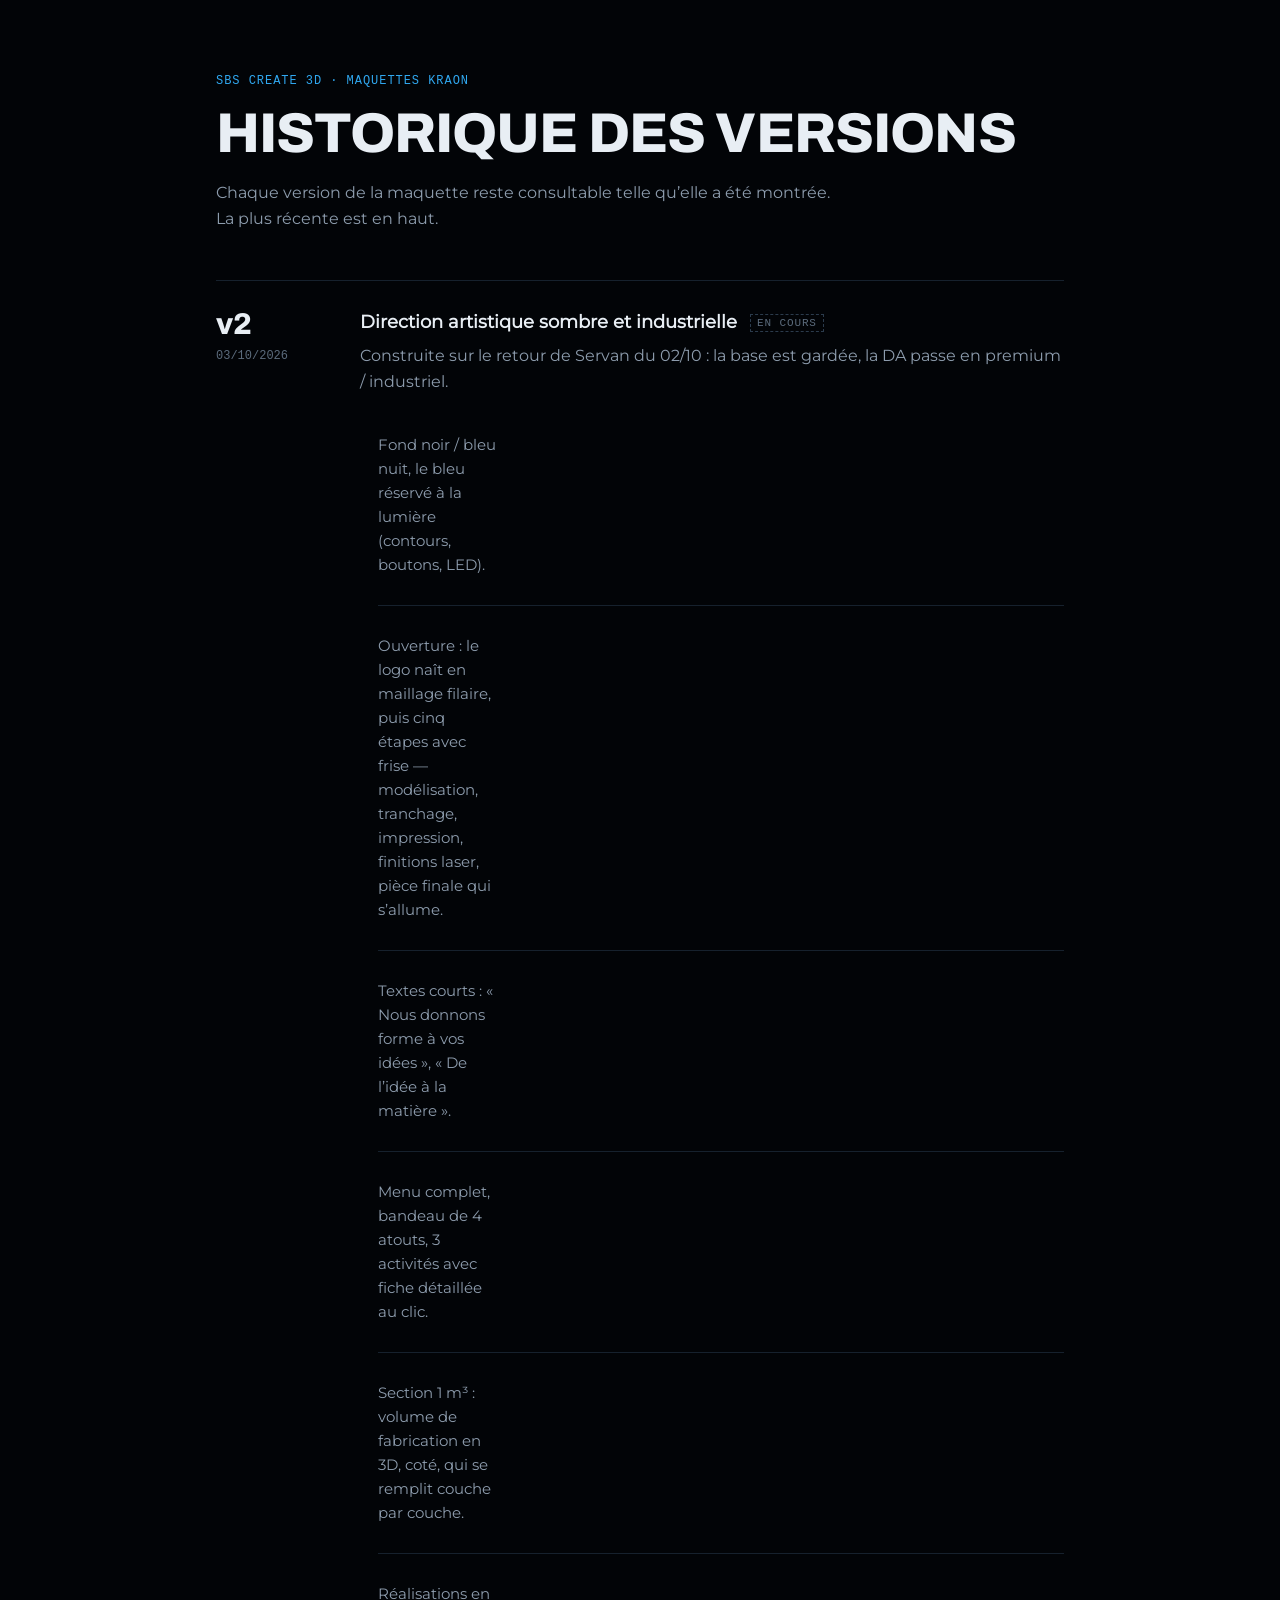
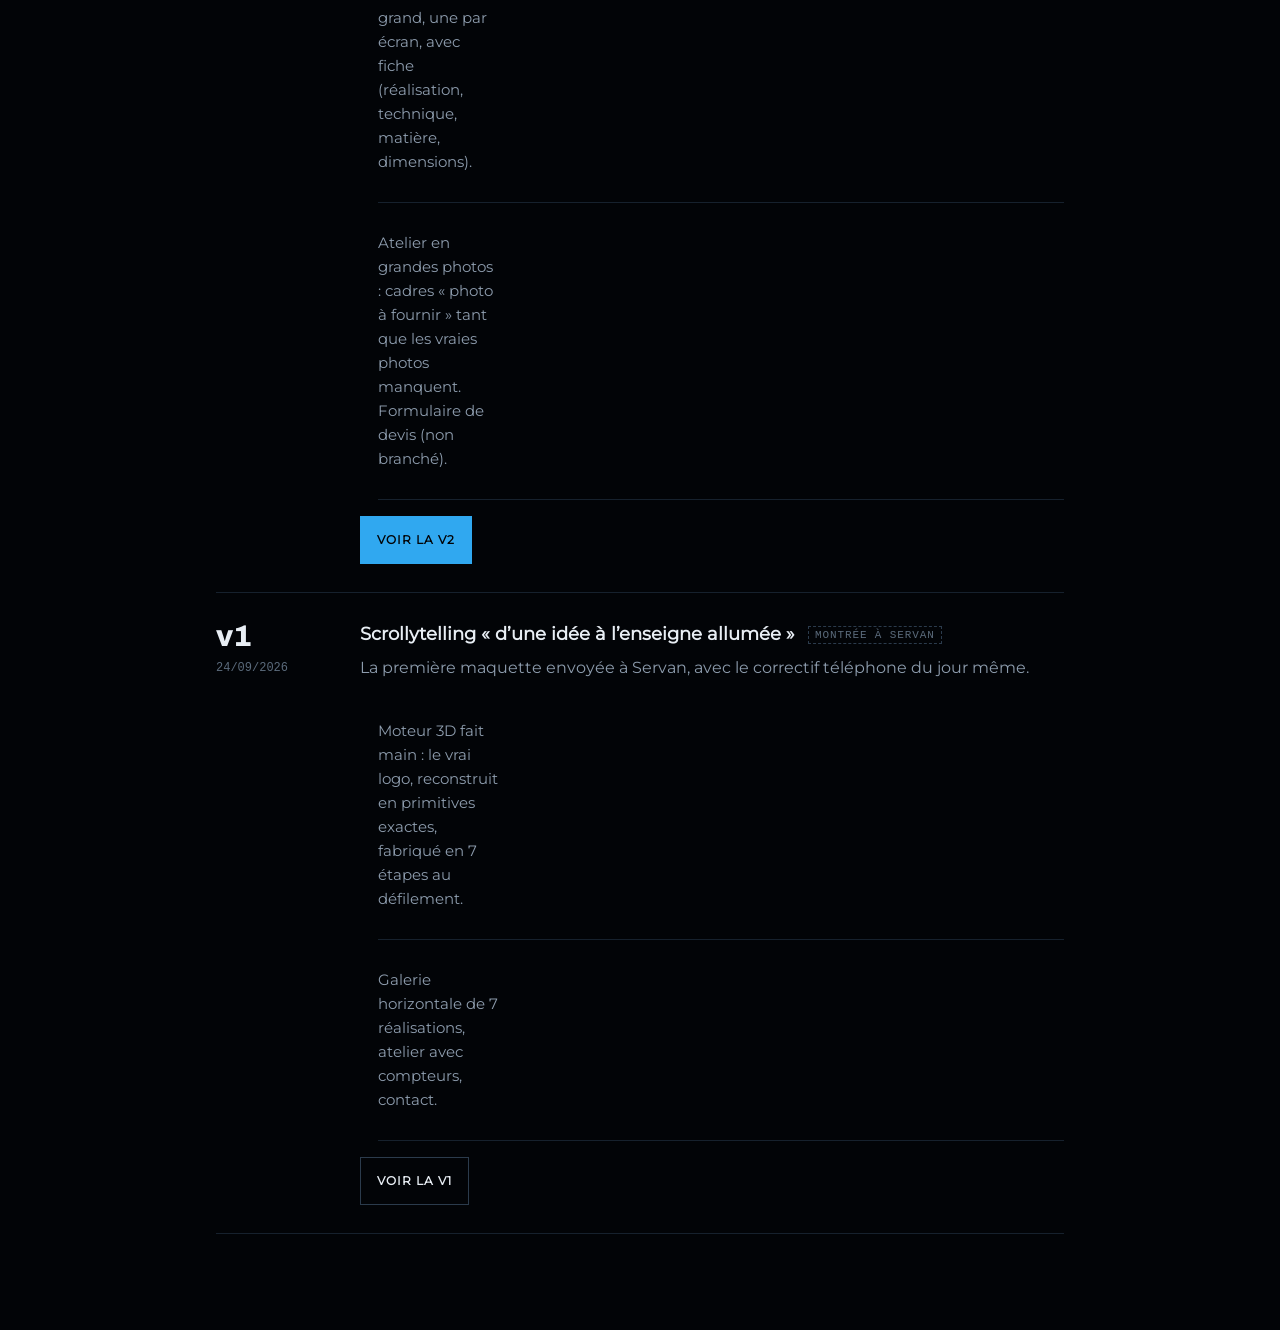
==== versions/index.html @ 310d9dc0 "Maquette v2 (DA sombre) et historique des versions - versions/v1/ : copie exacte de la maquette envo" ====
<!doctype html>
<html lang="fr">
<head>
<meta charset="utf-8">
<meta name="viewport" content="width=device-width,initial-scale=1">
<meta name="color-scheme" content="dark">
<meta name="robots" content="noindex">
<title>SBS Create 3D — versions</title>
<style>
  @font-face { font-family: "Archivo"; src: url("v2/Archivo-Variable.woff2") format("woff2"); font-weight: 100 900; font-display: swap; }
  @font-face { font-family: "Montserrat"; src: url("v2/Montserrat-Regular.woff2") format("woff2"); font-weight: 400; font-display: swap; }
  :root { --noir: #020407; --nuit: #060a10; --trait: #16212d; --trait-fort: #2b3b4c; --encre: #e8eef4; --douce: #8d9cad; --pale: #5b6b7c; --led: #30a8f0; }
  * { box-sizing: border-box; }
  body { margin: 0; background: var(--noir); color: var(--encre); font: 16px/26px "Montserrat", "Segoe UI", Arial, sans-serif; -webkit-font-smoothing: antialiased; }
  main { max-width: 880px; margin: 0 auto; padding: 72px 16px 96px; }
  .label { font: 12px/18px ui-monospace, Menlo, Consolas, monospace; letter-spacing: 0.08em; text-transform: uppercase; color: var(--led); margin: 0; }
  h1 { font: 800 clamp(34px, 6vw, 56px)/1 "Archivo", Arial, sans-serif; text-transform: uppercase; letter-spacing: -0.015em; margin: 16px 0 0; }
  .chapeau { color: var(--douce); margin: 18px 0 48px; max-width: 56ch; }
  ol { list-style: none; margin: 0; padding: 0; border-top: 1px solid var(--trait); }
  li { padding: 28px 0; border-bottom: 1px solid var(--trait); display: grid; grid-template-columns: 120px 1fr; gap: 8px 24px; }
  .v { font: 800 30px/1 "Archivo", Arial, sans-serif; }
  .date { font: 12px/18px ui-monospace, Menlo, monospace; color: var(--pale); margin-top: 8px; }
  h2 { font: 700 18px/26px "Montserrat", Arial, sans-serif; margin: 0; }
  p { margin: 8px 0 0; color: var(--douce); }
  ul { margin: 10px 0 0; padding-left: 18px; color: var(--douce); font-size: 15px; line-height: 24px; }
  .liens { display: flex; flex-wrap: wrap; gap: 10px; margin-top: 16px; }
  a.bouton { display: inline-block; padding: 10px 16px; border: 1px solid var(--trait-fort); color: var(--encre); text-decoration: none; font-size: 12px; font-weight: 700; letter-spacing: 0.08em; text-transform: uppercase; }
  a.bouton:hover { border-color: var(--led); color: var(--led); }
  a.bouton--led { background: var(--led); border-color: var(--led); color: var(--noir); }
  a.bouton--led:hover { color: var(--noir); background: #5cc4ff; }
  .etat { font: 11px/16px ui-monospace, Menlo, monospace; text-transform: uppercase; letter-spacing: 0.08em; color: var(--pale); border: 1px dashed var(--trait-fort); padding: 2px 6px; margin-left: 8px; vertical-align: 2px; }
  @media (max-width: 600px) { li { grid-template-columns: 1fr; } }
</style>
</head>
<body>
<main>
  <p class="label">SBS Create 3D · maquettes KRAON</p>
  <h1>Historique des versions</h1>
  <p class="chapeau">Chaque version de la maquette reste consultable telle qu’elle a été montrée. La plus récente est en haut.</p>
  <ol>
    <li>
      <div><div class="v">v2</div><div class="date">03/10/2026</div></div>
      <div>
        <h2>Direction artistique sombre et industrielle <span class="etat">en cours</span></h2>
        <p>Construite sur le retour de Servan du 02/10 : la base est gardée, la DA passe en premium / industriel.</p>
        <ul>
          <li>Fond noir / bleu nuit, le bleu réservé à la lumière (contours, boutons, LED).</li>
          <li>Ouverture : le logo naît en maillage filaire, puis cinq étapes avec frise — modélisation, tranchage, impression, finitions laser, pièce finale qui s’allume.</li>
          <li>Textes courts : « Nous donnons forme à vos idées », « De l’idée à la matière ».</li>
          <li>Menu complet, bandeau de 4 atouts, 3 activités avec fiche détaillée au clic.</li>
          <li>Section 1 m³ : volume de fabrication en 3D, coté, qui se remplit couche par couche.</li>
          <li>Réalisations en grand, une par écran, avec fiche (réalisation, technique, matière, dimensions).</li>
          <li>Atelier en grandes photos : cadres « photo à fournir » tant que les vraies photos manquent. Formulaire de devis (non branché).</li>
        </ul>
        <div class="liens"><a class="bouton bouton--led" href="v2/">Voir la v2</a></div>
      </div>
    </li>
    <li>
      <div><div class="v">v1</div><div class="date">24/09/2026</div></div>
      <div>
        <h2>Scrollytelling « d’une idée à l’enseigne allumée » <span class="etat">montrée à Servan</span></h2>
        <p>La première maquette envoyée à Servan, avec le correctif téléphone du jour même.</p>
        <ul>
          <li>Moteur 3D fait main : le vrai logo, reconstruit en primitives exactes, fabriqué en 7 étapes au défilement.</li>
          <li>Galerie horizontale de 7 réalisations, atelier avec compteurs, contact.</li>
        </ul>
        <div class="liens"><a class="bouton" href="v1/">Voir la v1</a></div>
      </div>
    </li>
  </ol>
</main>
</body>
</html>
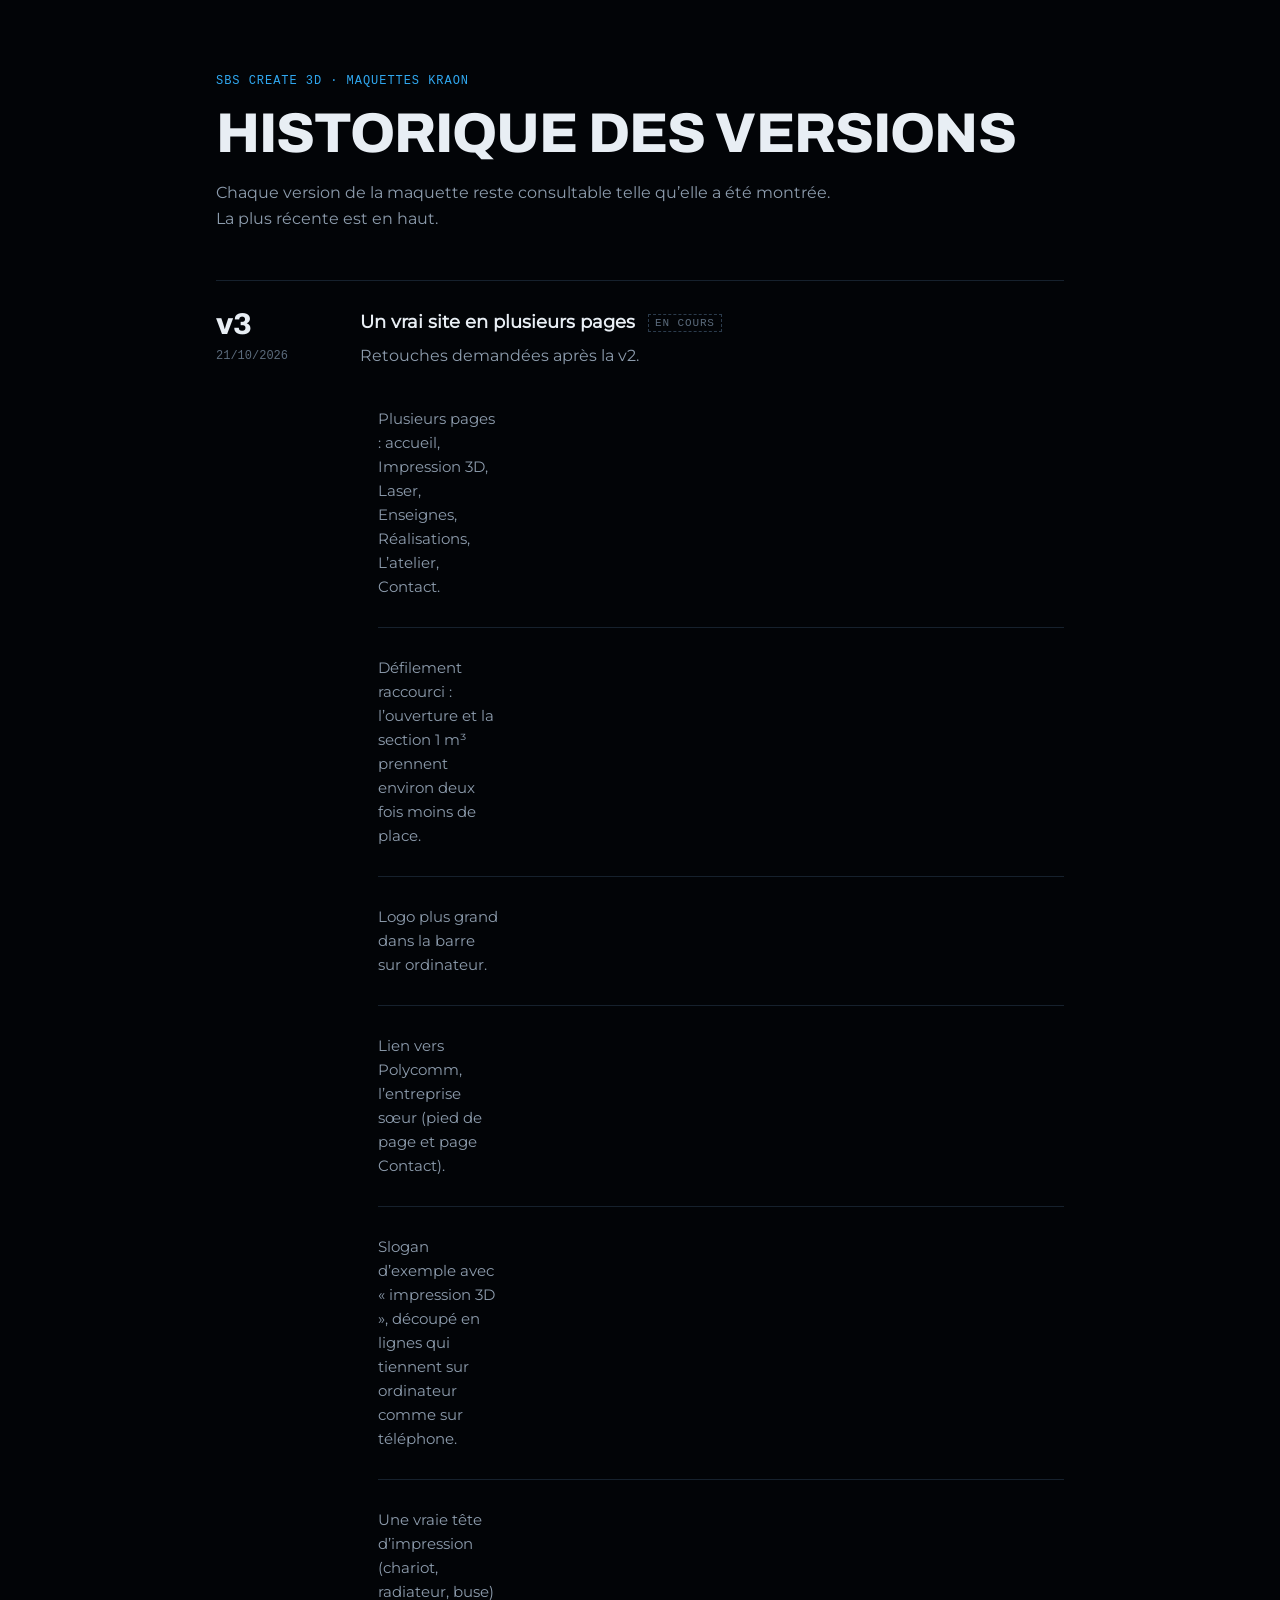
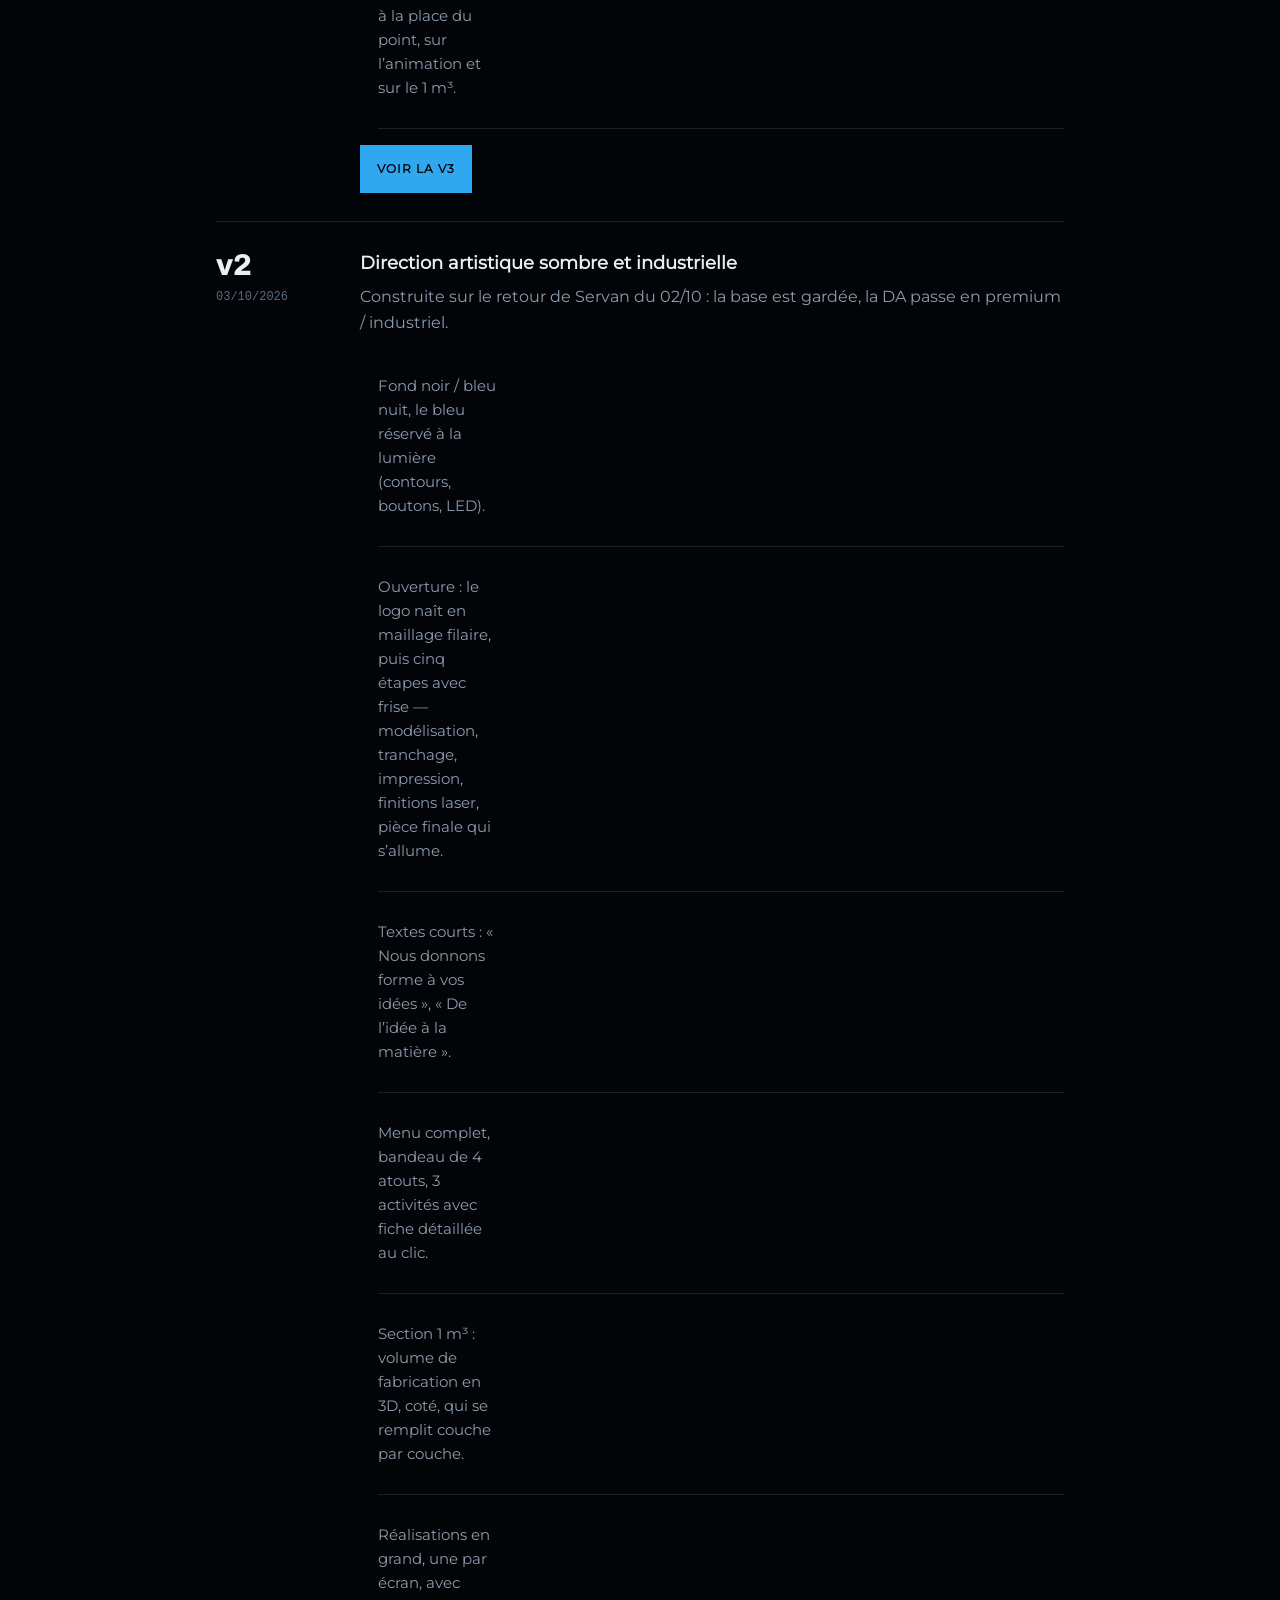
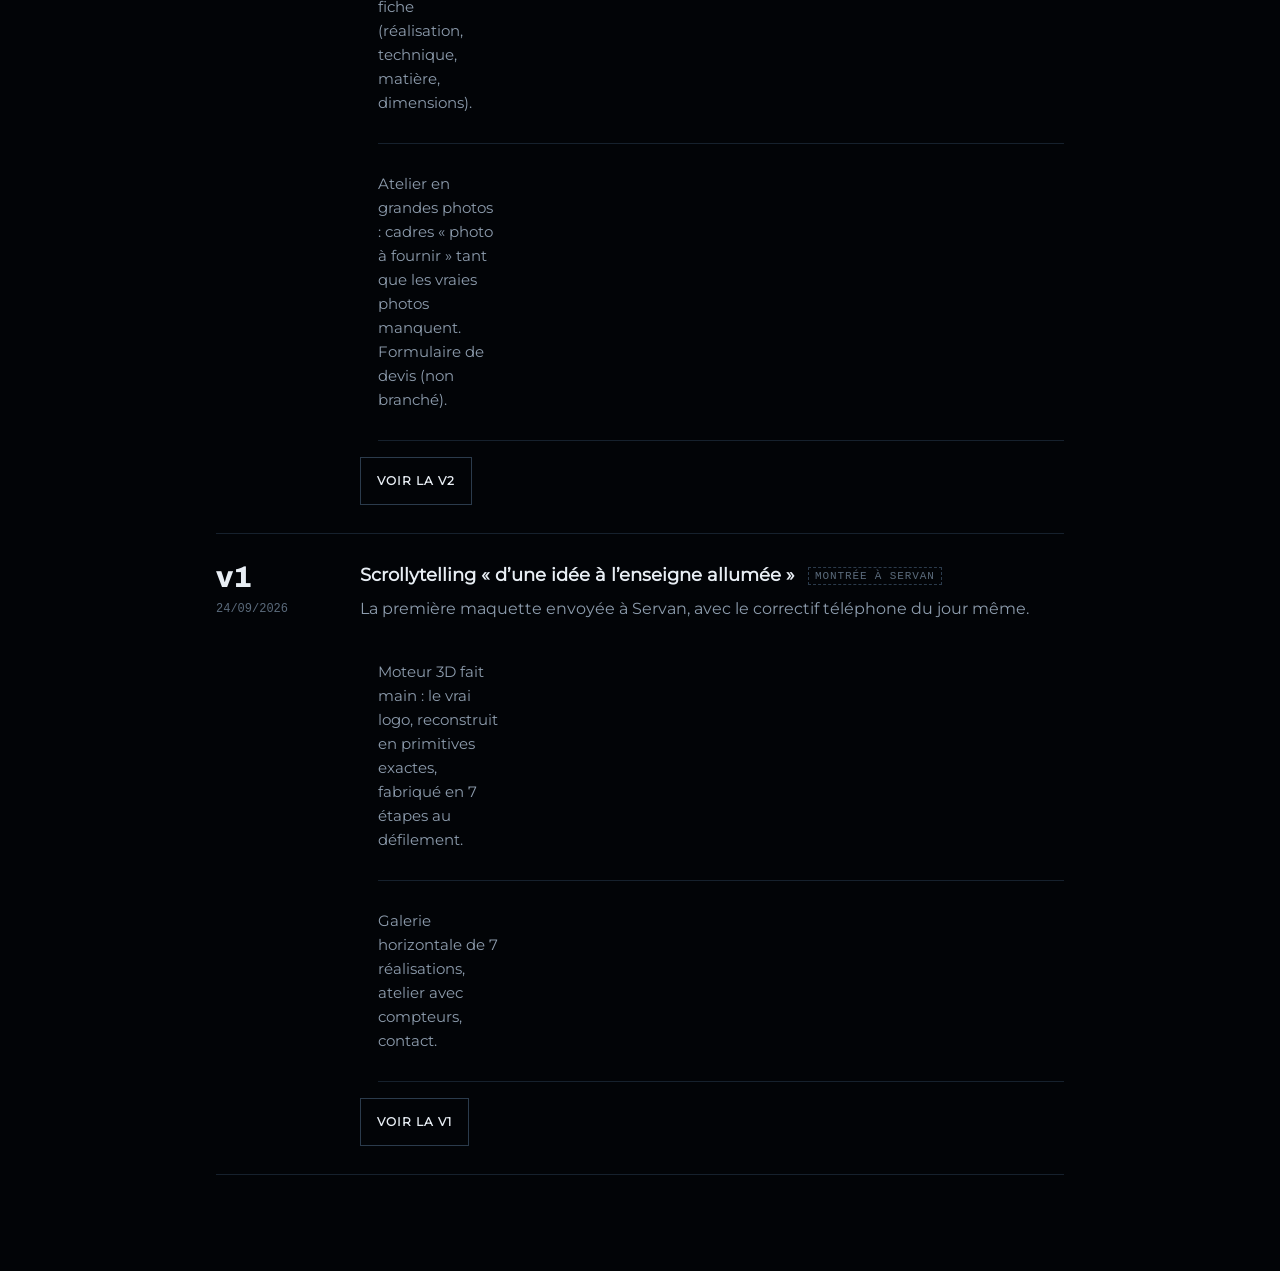
==== commit 79677b12: "v3 : site en plusieurs pages, défilement raccourci, logo plus grand, lien Polycomm, slogan, tête d'i" ====
--- a/versions/index.html
+++ b/versions/index.html
@@ -39,9 +39,25 @@
   <p class="chapeau">Chaque version de la maquette reste consultable telle qu’elle a été montrée. La plus récente est en haut.</p>
   <ol>
     <li>
+      <div><div class="v">v3</div><div class="date">21/10/2026</div></div>
+      <div>
+        <h2>Un vrai site en plusieurs pages <span class="etat">en cours</span></h2>
+        <p>Retouches demandées après la v2.</p>
+        <ul>
+          <li>Plusieurs pages : accueil, Impression 3D, Laser, Enseignes, Réalisations, L’atelier, Contact.</li>
+          <li>Défilement raccourci : l’ouverture et la section 1 m³ prennent environ deux fois moins de place.</li>
+          <li>Logo plus grand dans la barre sur ordinateur.</li>
+          <li>Lien vers Polycomm, l’entreprise sœur (pied de page et page Contact).</li>
+          <li>Slogan d’exemple avec « impression 3D », découpé en lignes qui tiennent sur ordinateur comme sur téléphone.</li>
+          <li>Une vraie tête d’impression (chariot, radiateur, buse) à la place du point, sur l’animation et sur le 1 m³.</li>
+        </ul>
+        <div class="liens"><a class="bouton bouton--led" href="v3/">Voir la v3</a></div>
+      </div>
+    </li>
+    <li>
       <div><div class="v">v2</div><div class="date">03/10/2026</div></div>
       <div>
-        <h2>Direction artistique sombre et industrielle <span class="etat">en cours</span></h2>
+        <h2>Direction artistique sombre et industrielle</h2>
         <p>Construite sur le retour de Servan du 02/10 : la base est gardée, la DA passe en premium / industriel.</p>
         <ul>
           <li>Fond noir / bleu nuit, le bleu réservé à la lumière (contours, boutons, LED).</li>
@@ -52,7 +68,7 @@
           <li>Réalisations en grand, une par écran, avec fiche (réalisation, technique, matière, dimensions).</li>
           <li>Atelier en grandes photos : cadres « photo à fournir » tant que les vraies photos manquent. Formulaire de devis (non branché).</li>
         </ul>
-        <div class="liens"><a class="bouton bouton--led" href="v2/">Voir la v2</a></div>
+        <div class="liens"><a class="bouton" href="v2/">Voir la v2</a></div>
       </div>
     </li>
     <li>
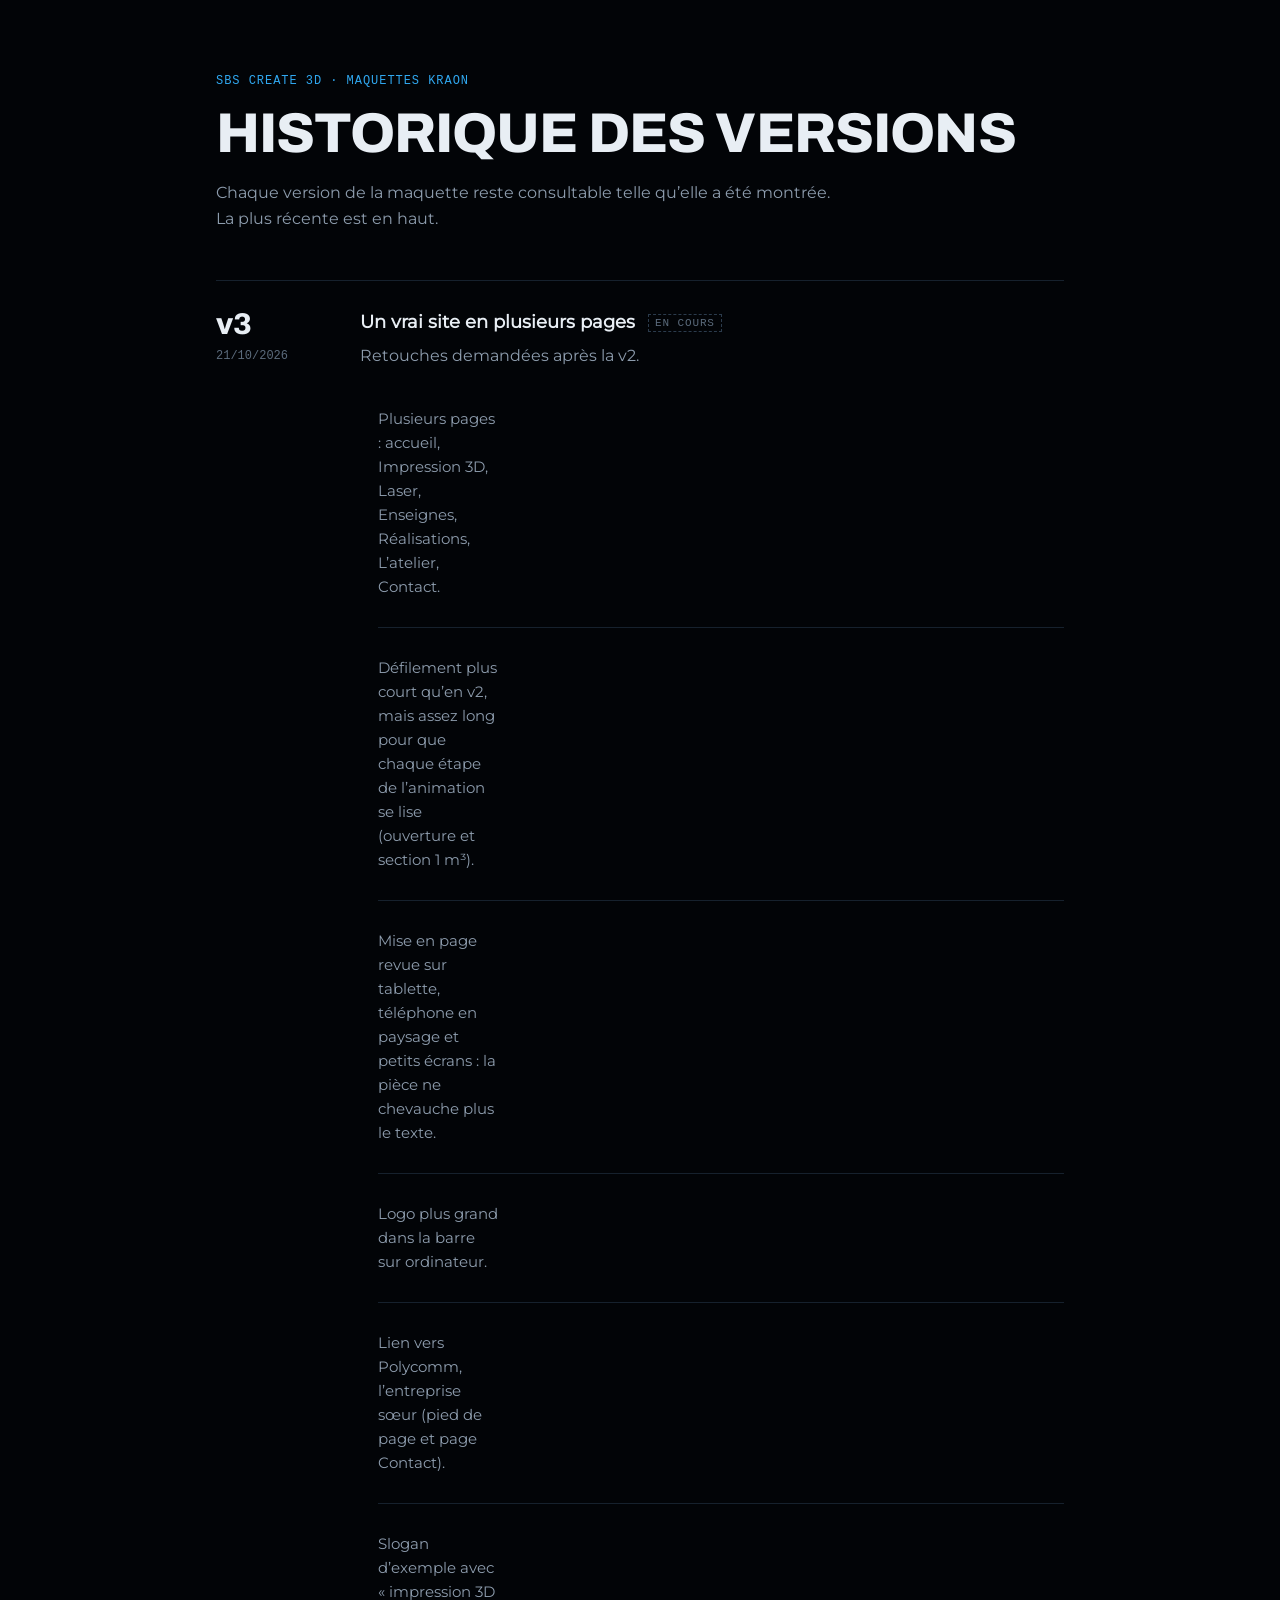
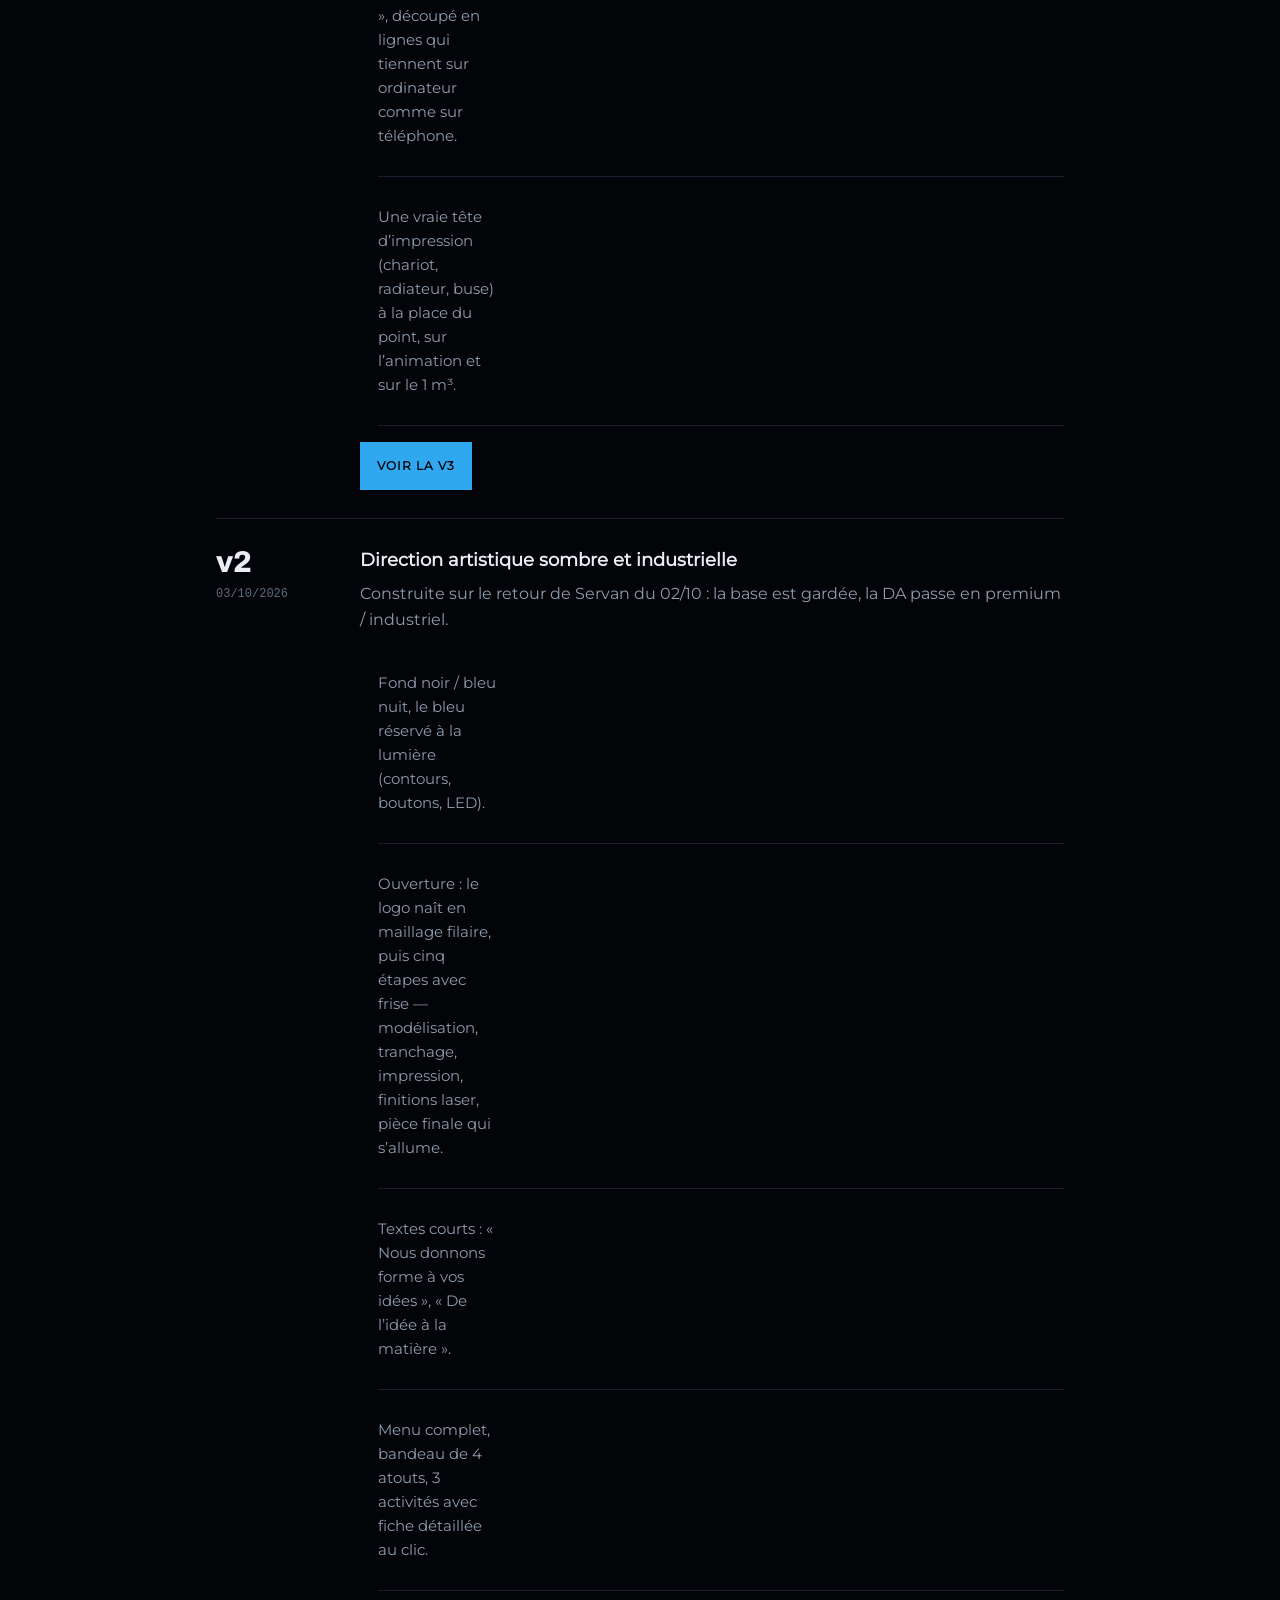
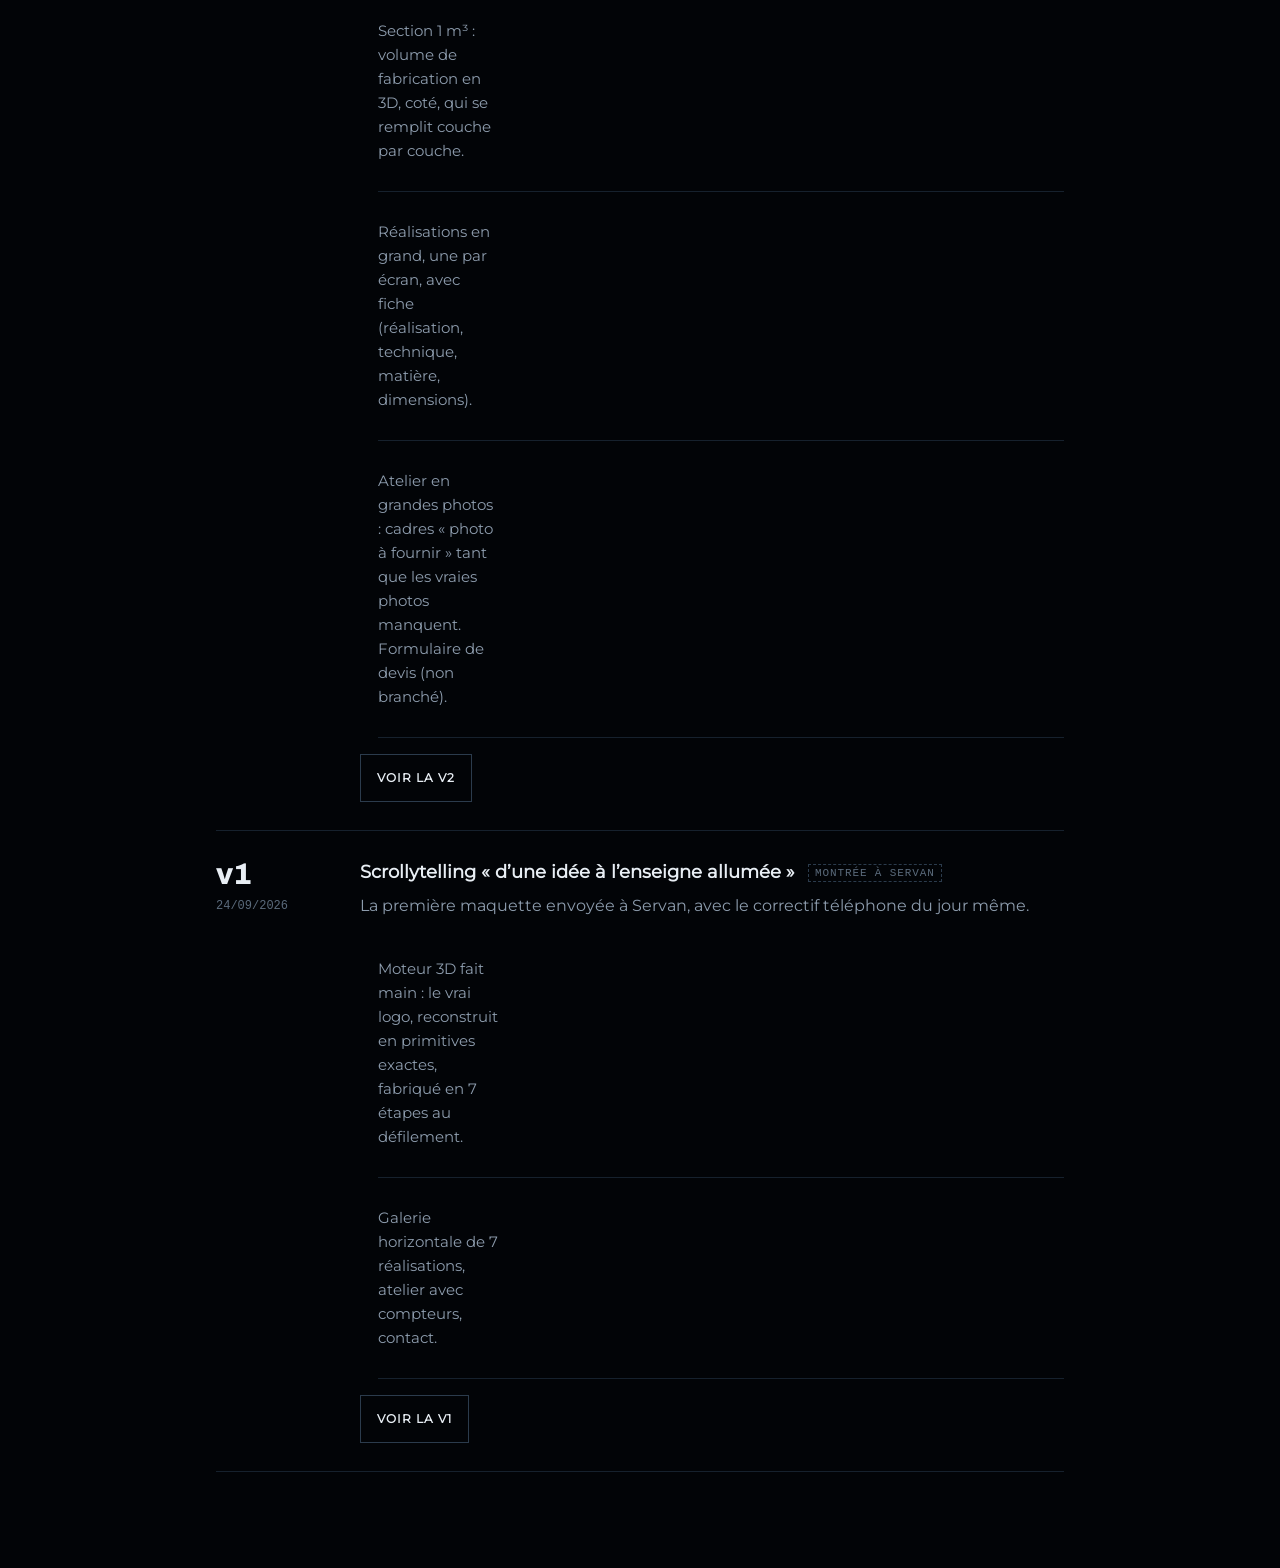
==== commit e73f88fe: "v3 : défilement plus long, cadrage tablette et paysage, cube sans chevauchement - Récit de l'accueil" ====
--- a/versions/index.html
+++ b/versions/index.html
@@ -45,7 +45,8 @@
         <p>Retouches demandées après la v2.</p>
         <ul>
           <li>Plusieurs pages : accueil, Impression 3D, Laser, Enseignes, Réalisations, L’atelier, Contact.</li>
-          <li>Défilement raccourci : l’ouverture et la section 1 m³ prennent environ deux fois moins de place.</li>
+          <li>Défilement plus court qu’en v2, mais assez long pour que chaque étape de l’animation se lise (ouverture et section 1 m³).</li>
+          <li>Mise en page revue sur tablette, téléphone en paysage et petits écrans : la pièce ne chevauche plus le texte.</li>
           <li>Logo plus grand dans la barre sur ordinateur.</li>
           <li>Lien vers Polycomm, l’entreprise sœur (pied de page et page Contact).</li>
           <li>Slogan d’exemple avec « impression 3D », découpé en lignes qui tiennent sur ordinateur comme sur téléphone.</li>
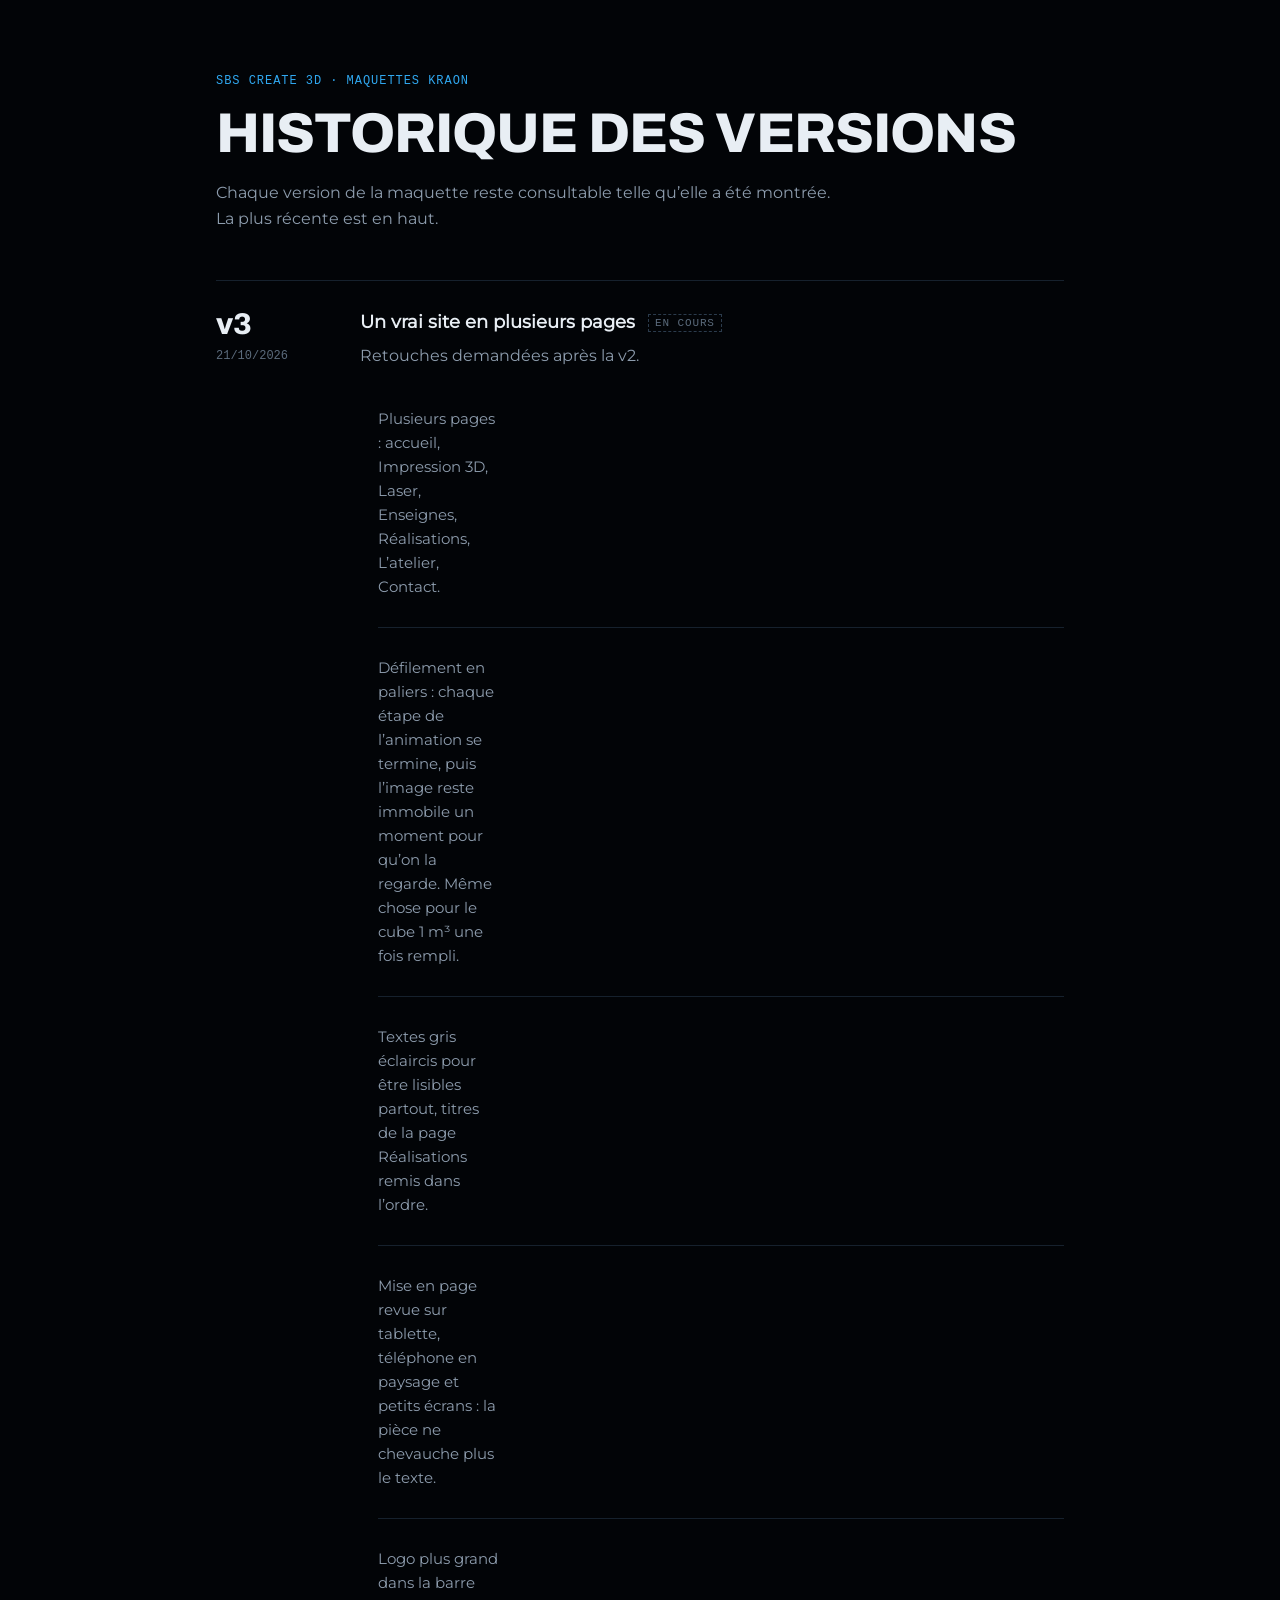
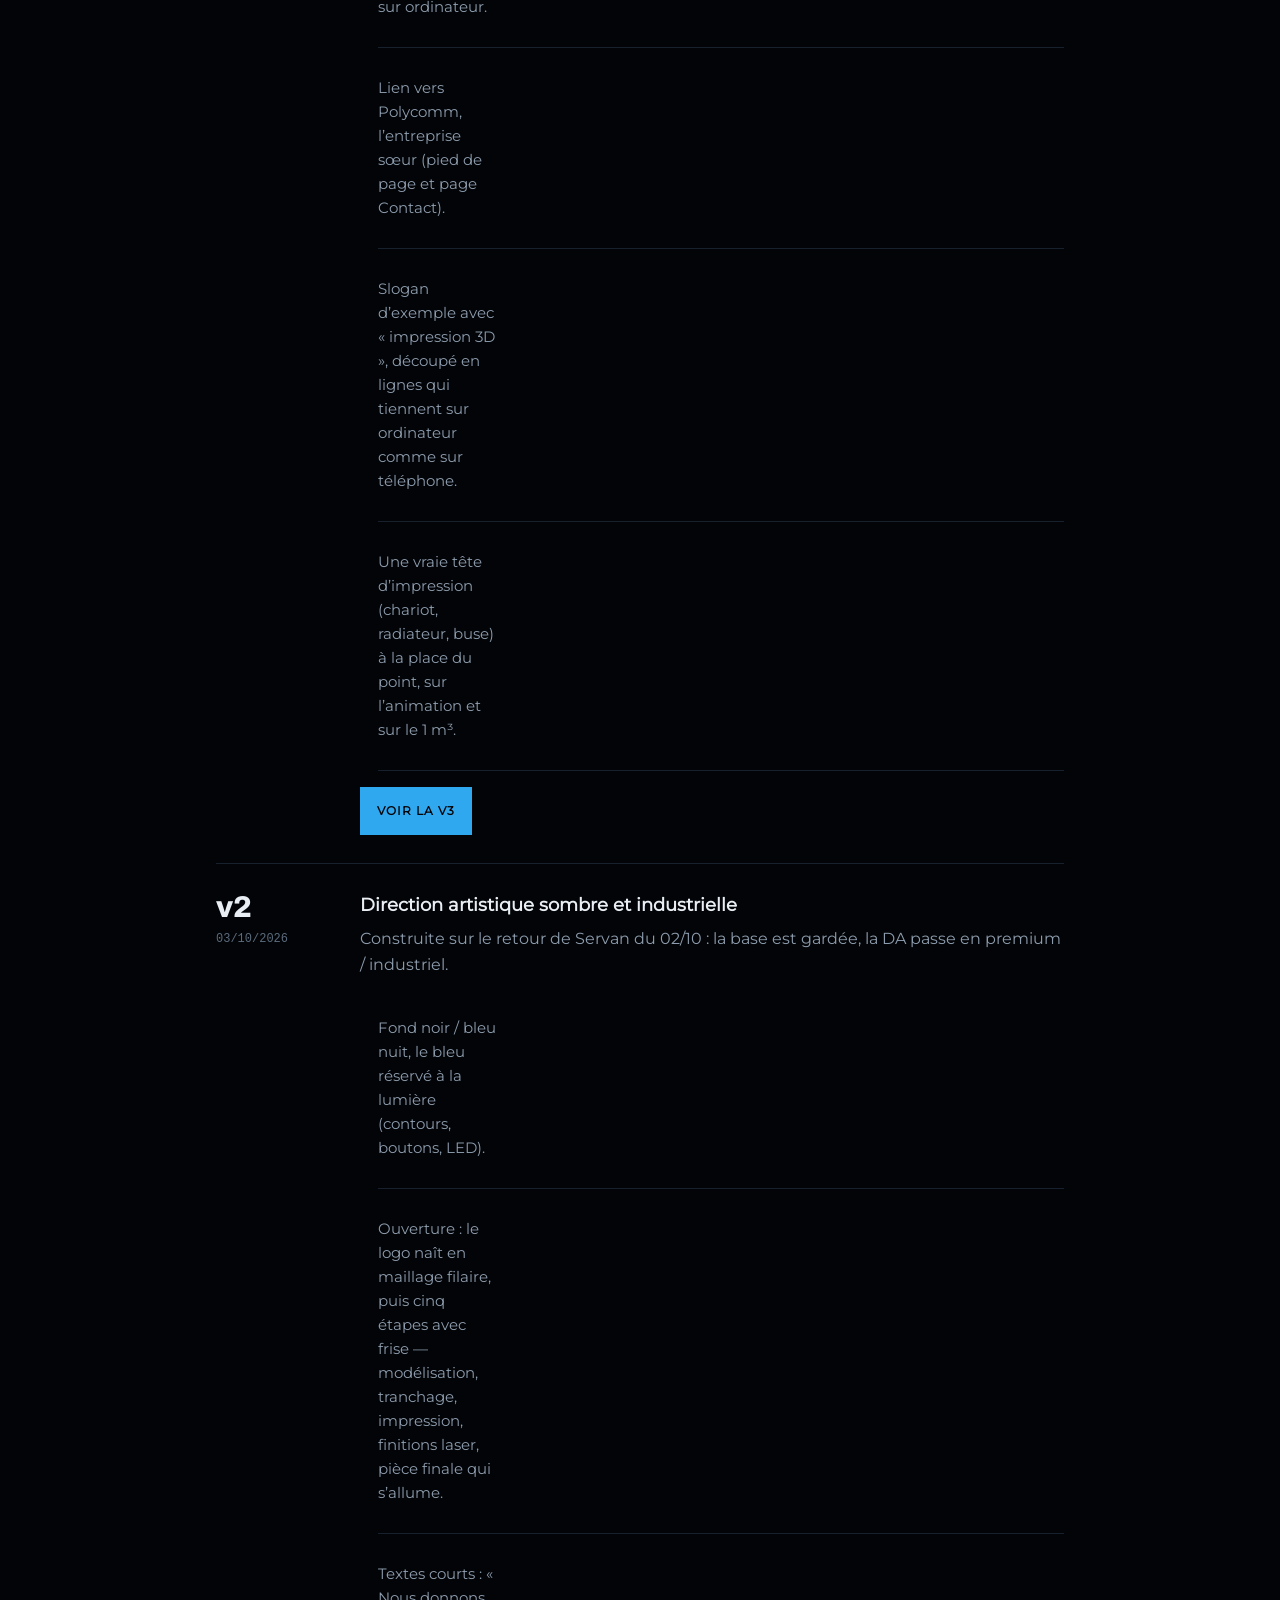
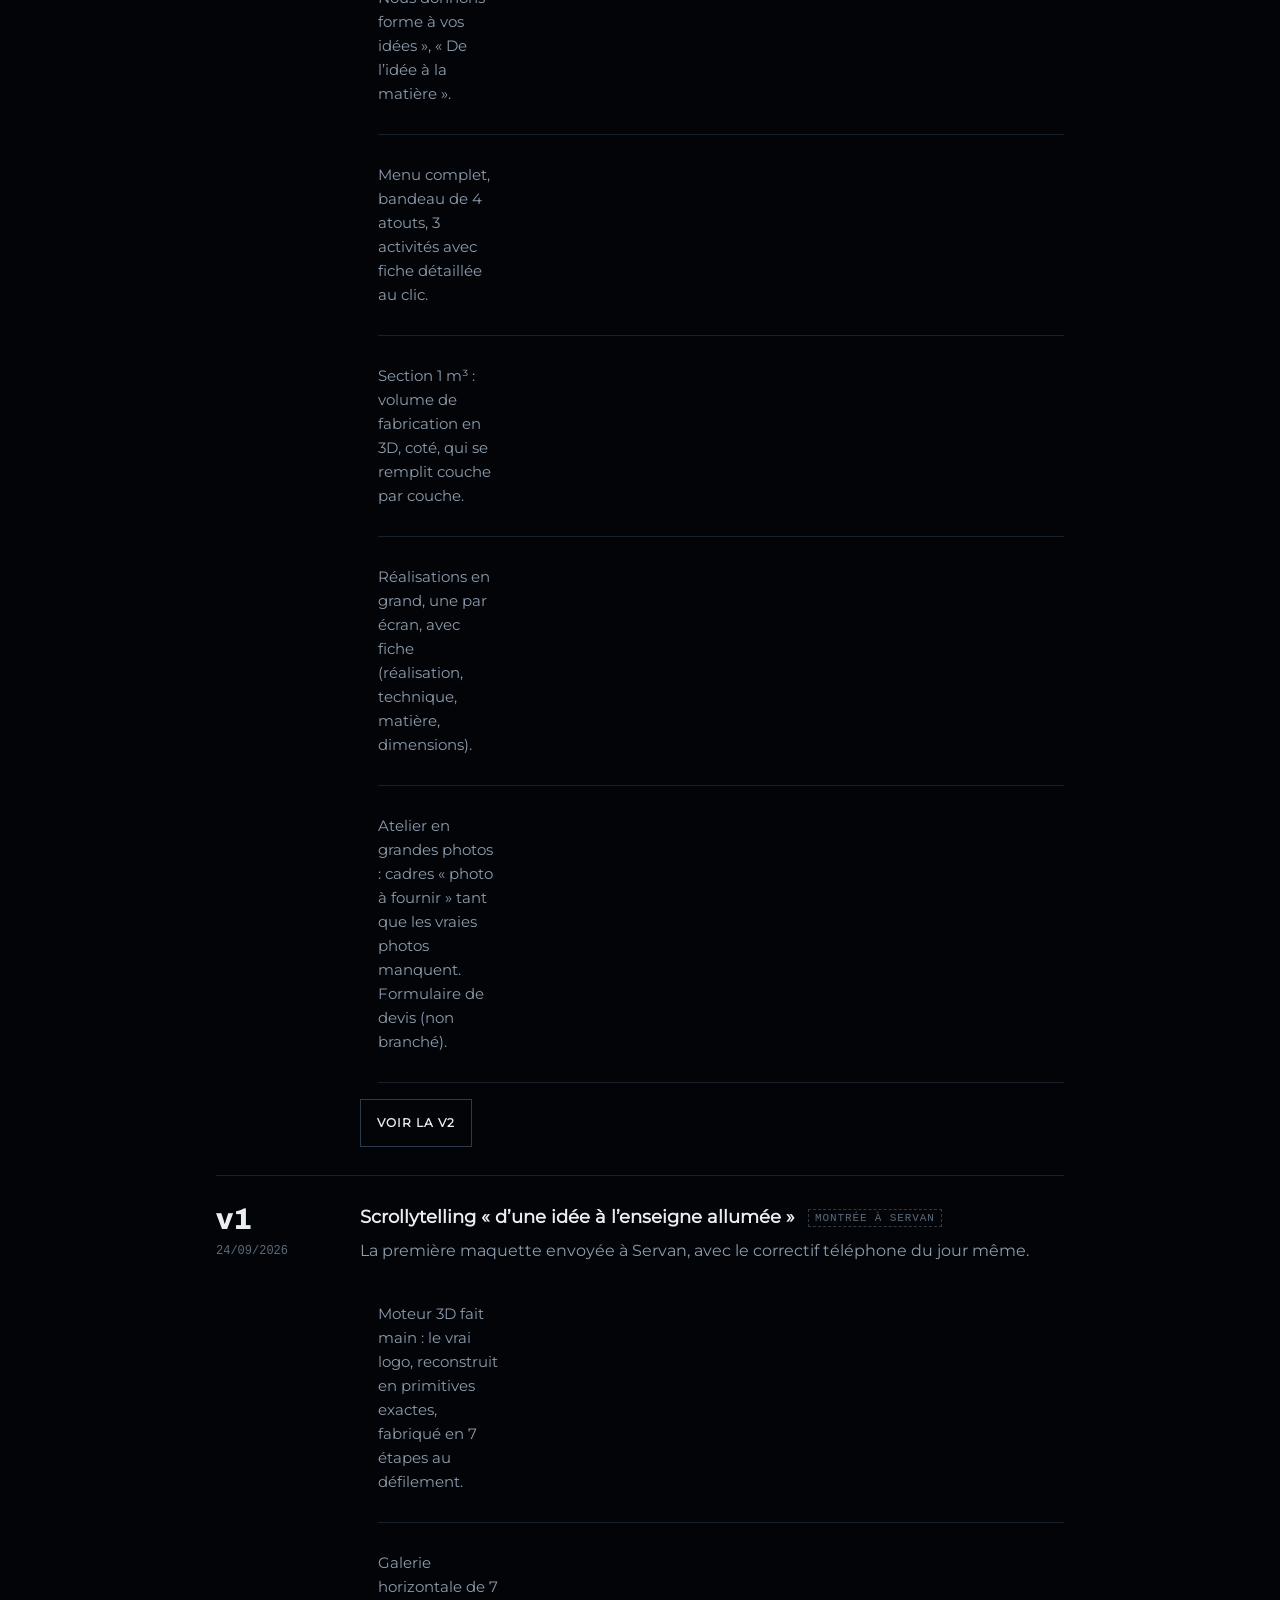
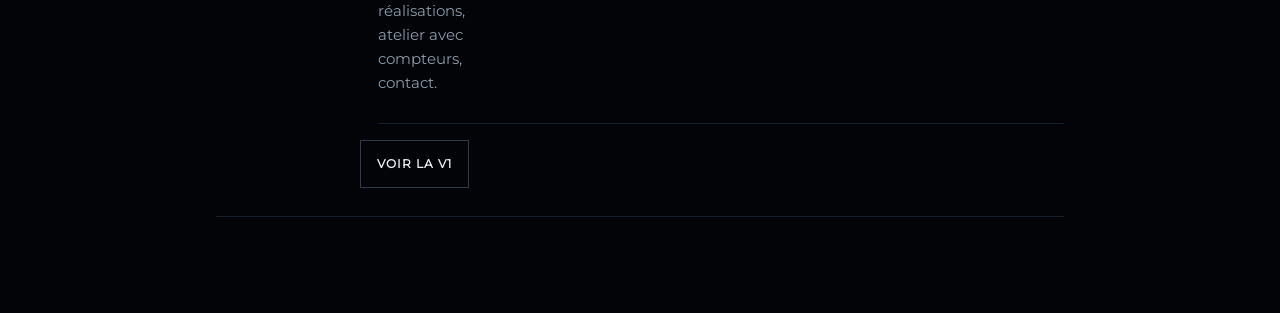
==== commit 6d2bf6b1: "v3 : récit en paliers, cadrage des pièces, corrections d'audit Défilement - Chaque étape du récit se" ====
--- a/versions/index.html
+++ b/versions/index.html
@@ -45,7 +45,8 @@
         <p>Retouches demandées après la v2.</p>
         <ul>
           <li>Plusieurs pages : accueil, Impression 3D, Laser, Enseignes, Réalisations, L’atelier, Contact.</li>
-          <li>Défilement plus court qu’en v2, mais assez long pour que chaque étape de l’animation se lise (ouverture et section 1 m³).</li>
+          <li>Défilement en paliers : chaque étape de l’animation se termine, puis l’image reste immobile un moment pour qu’on la regarde. Même chose pour le cube 1 m³ une fois rempli.</li>
+          <li>Textes gris éclaircis pour être lisibles partout, titres de la page Réalisations remis dans l’ordre.</li>
           <li>Mise en page revue sur tablette, téléphone en paysage et petits écrans : la pièce ne chevauche plus le texte.</li>
           <li>Logo plus grand dans la barre sur ordinateur.</li>
           <li>Lien vers Polycomm, l’entreprise sœur (pied de page et page Contact).</li>
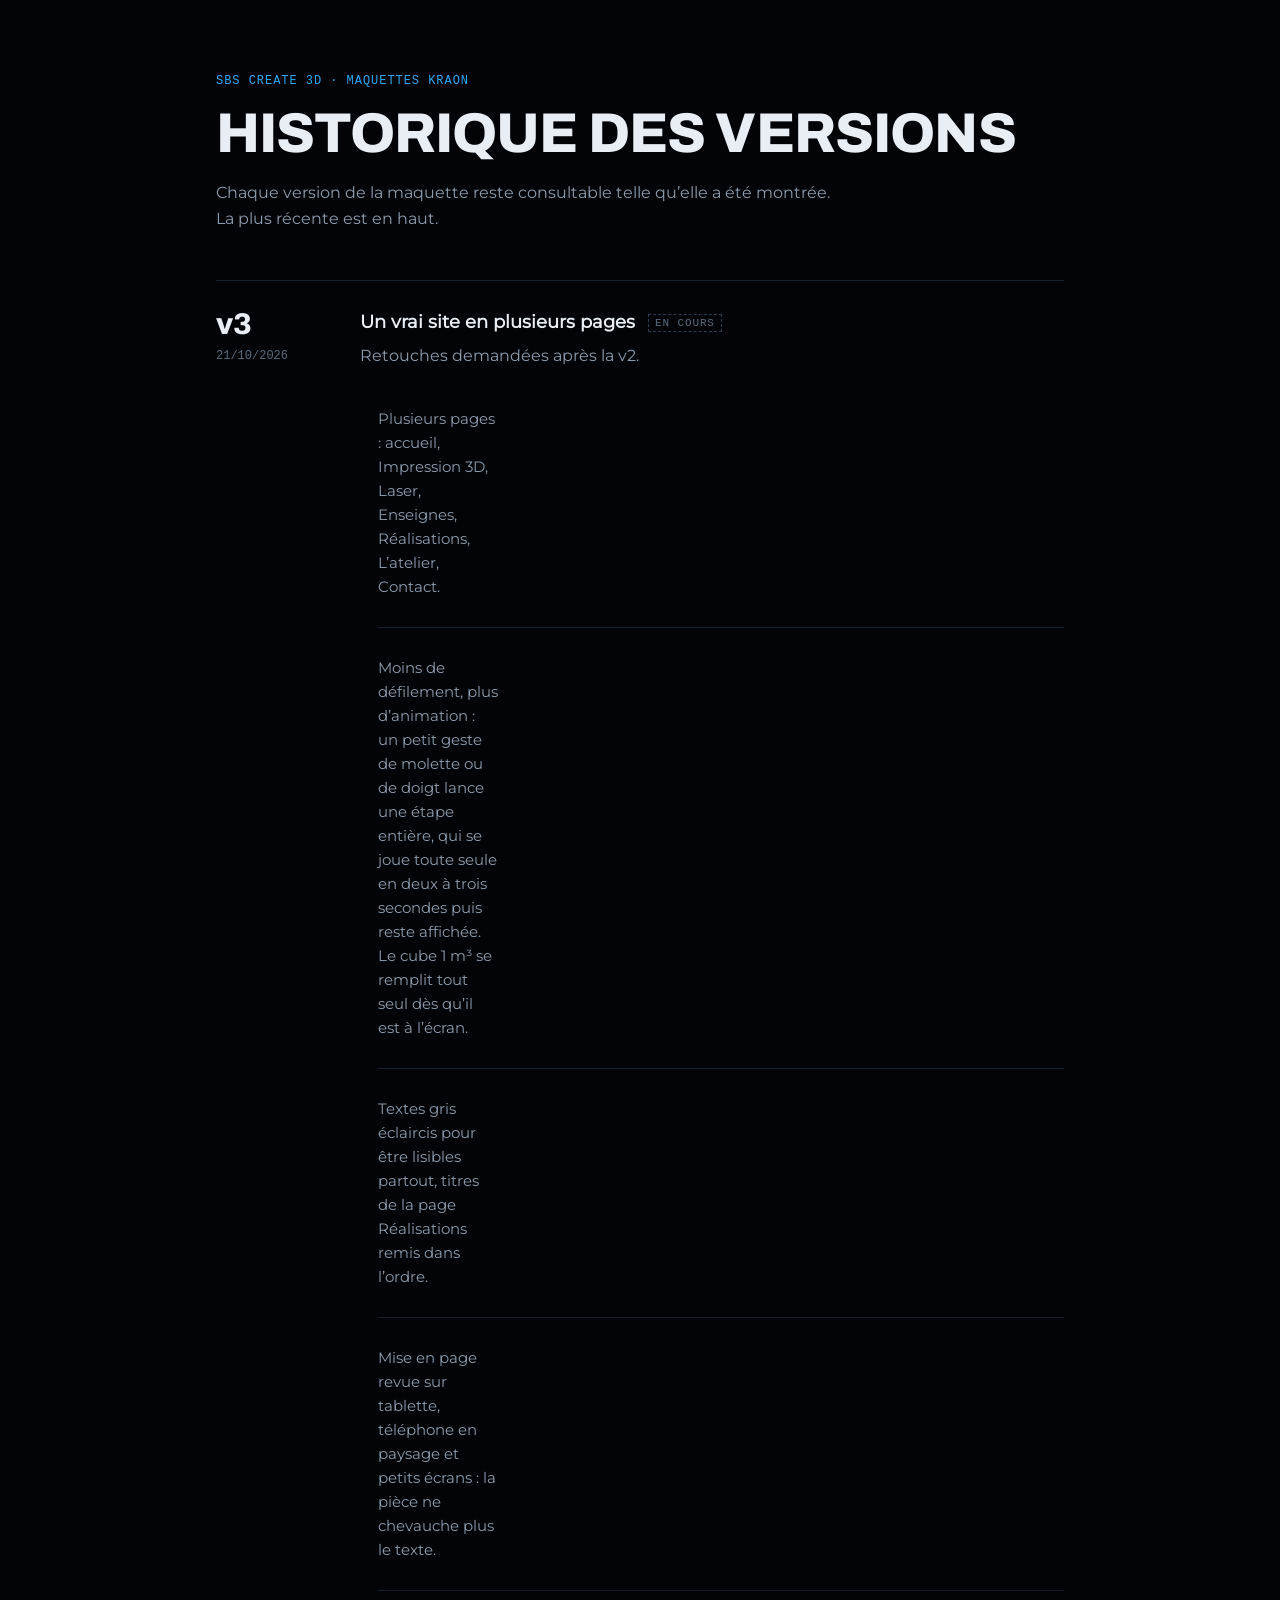
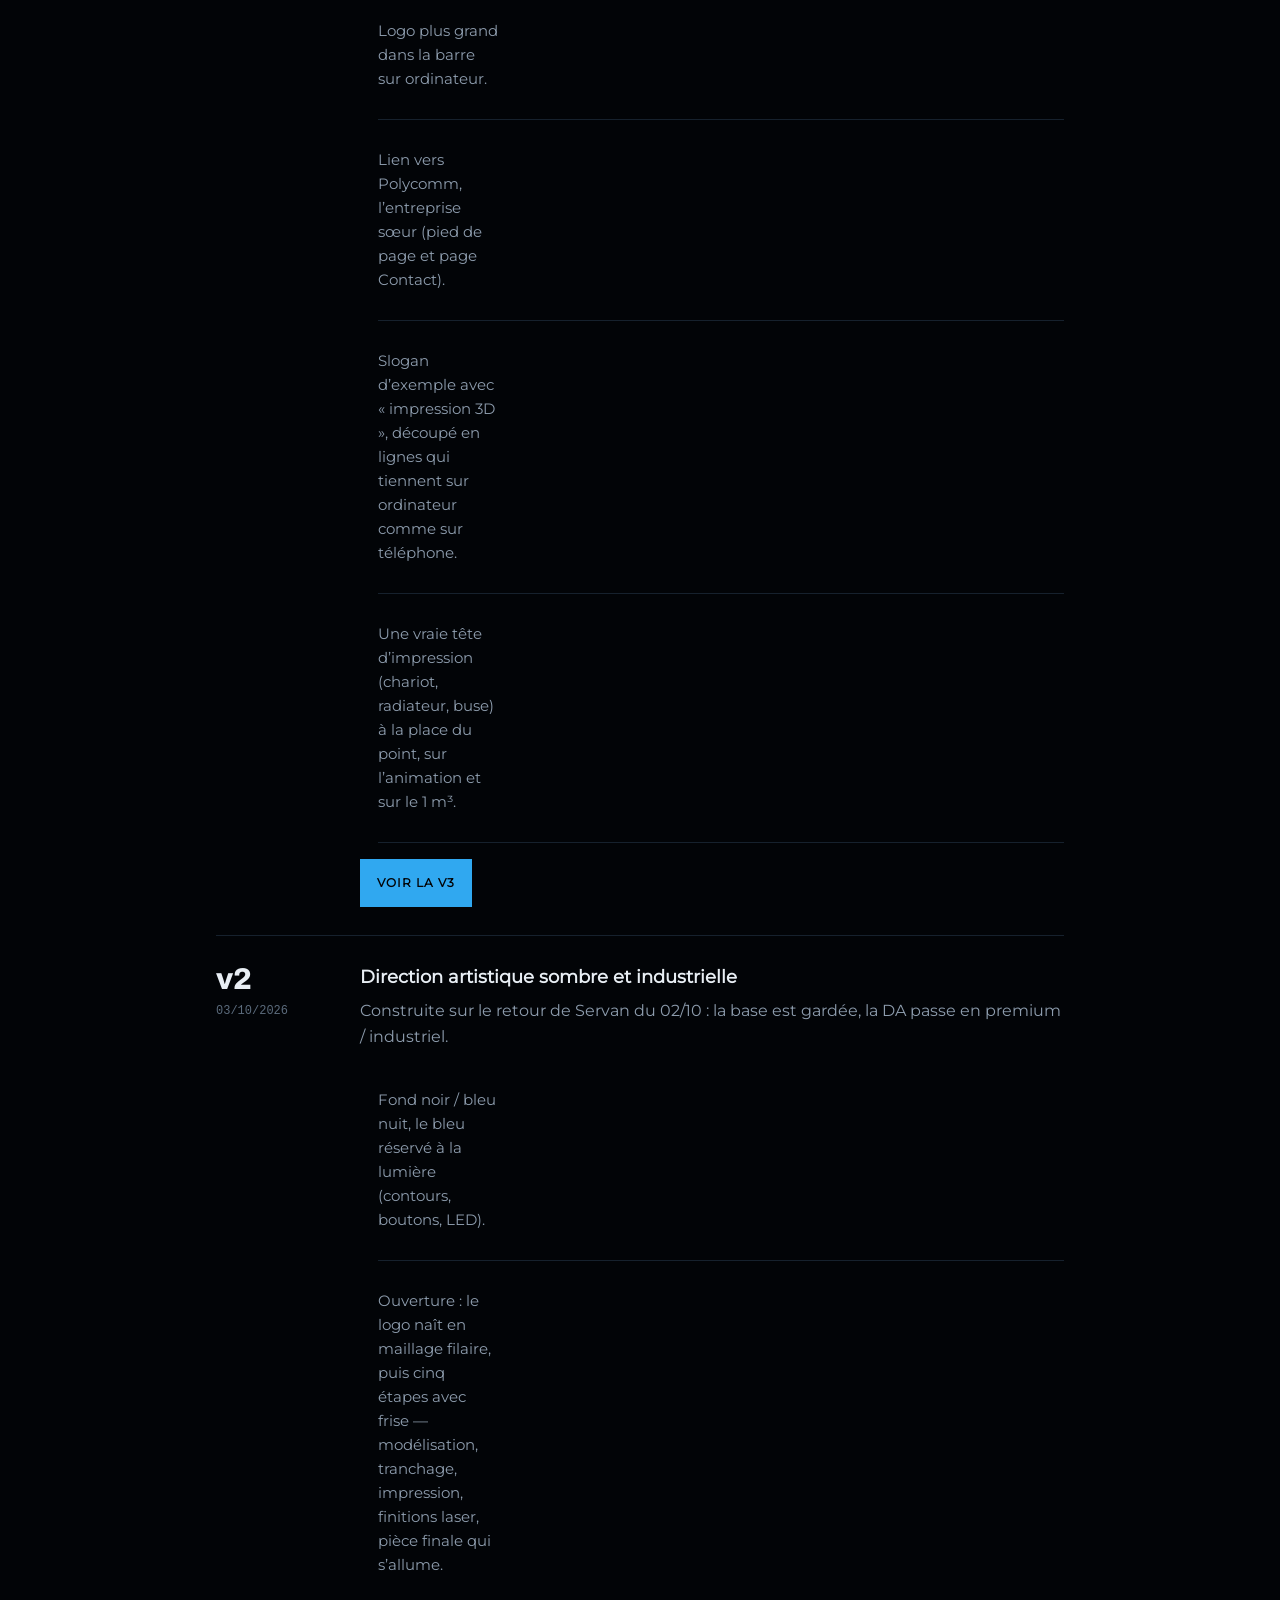
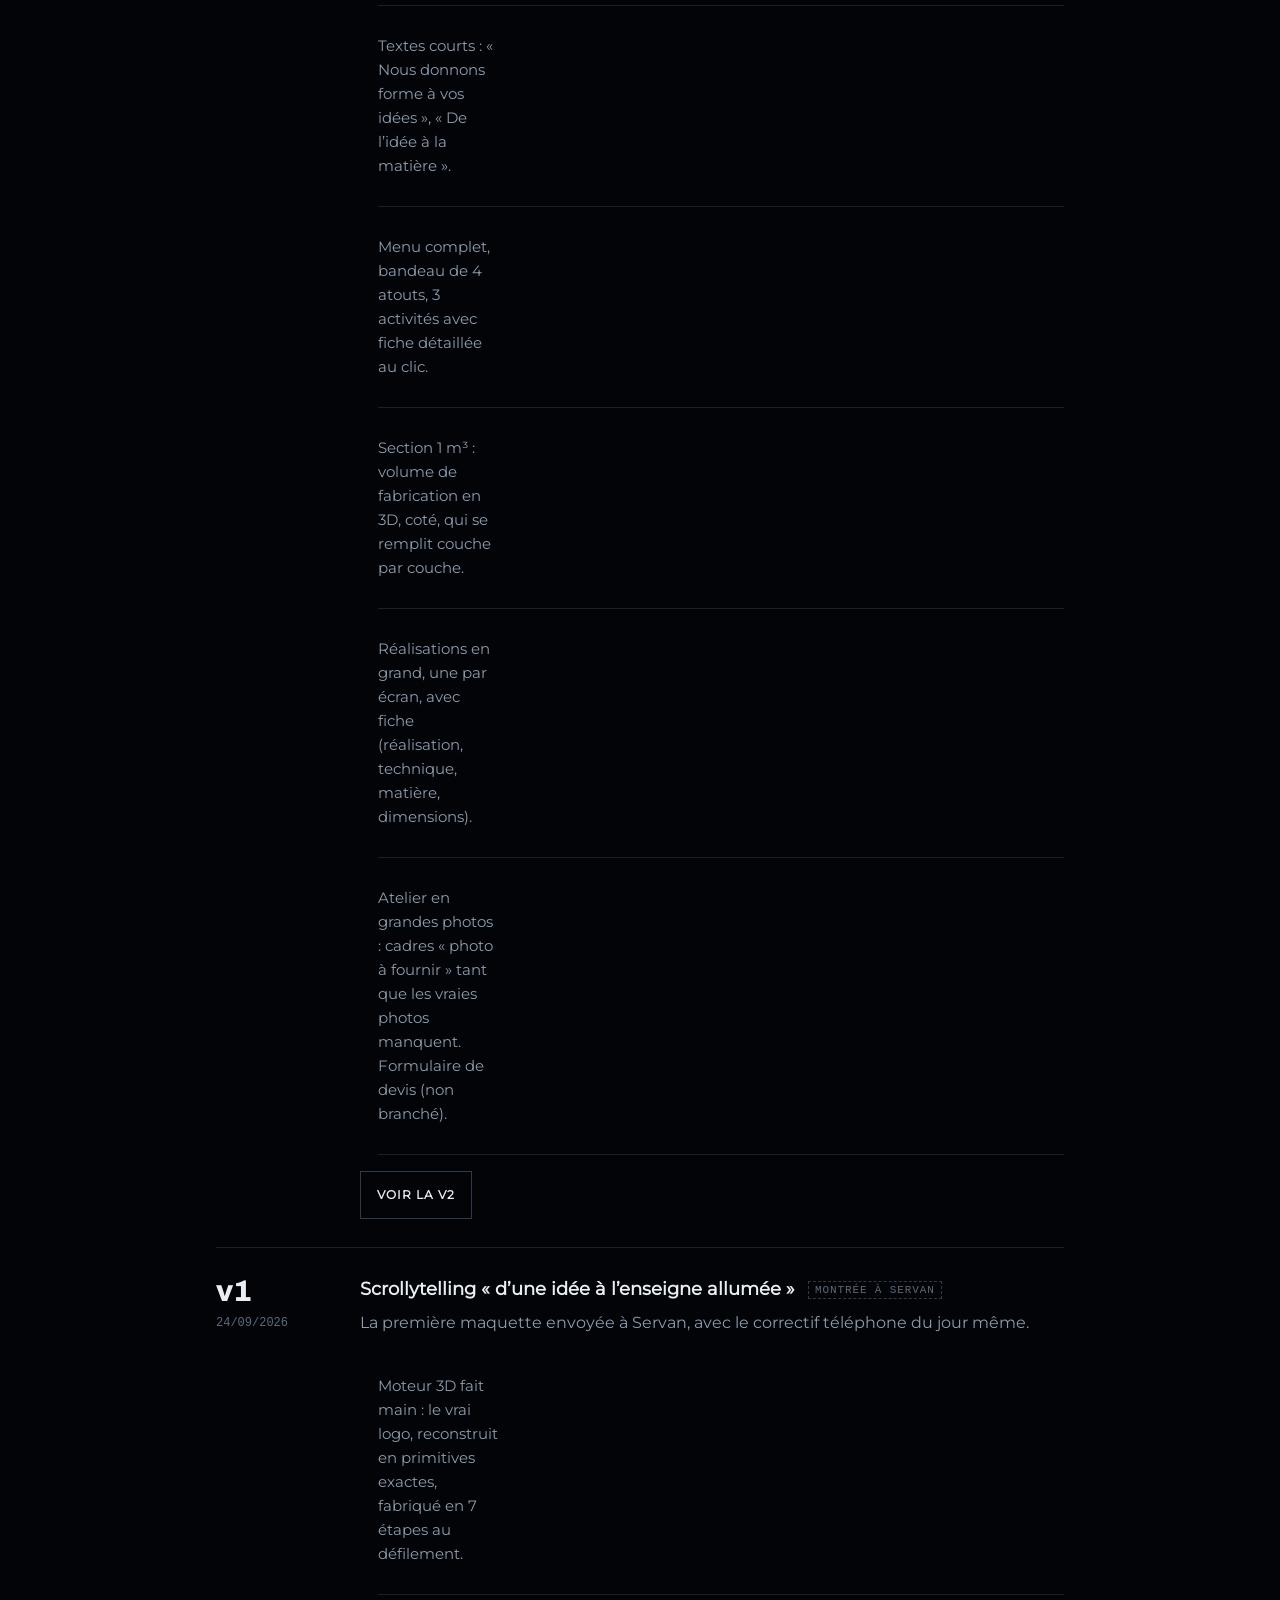
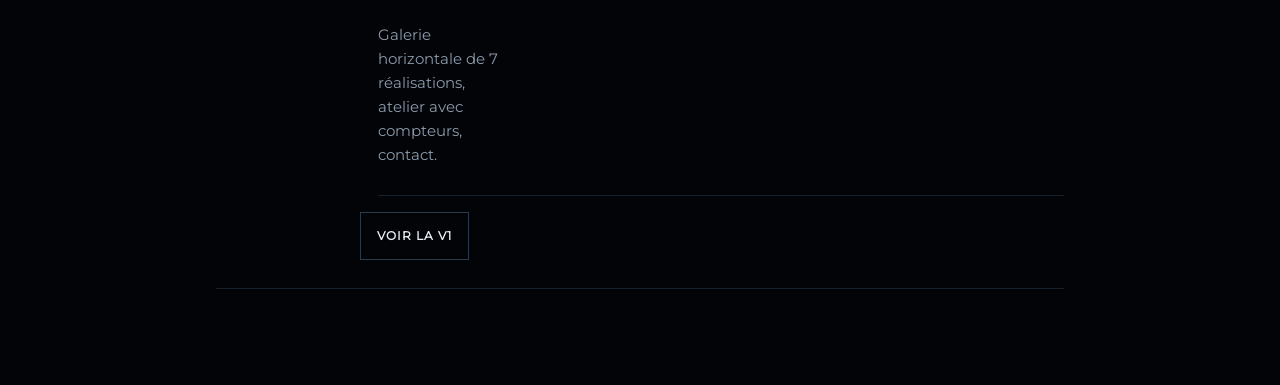
==== commit 2285cfbc: "v3 : animations jouées au temps, deux fois moins de défilement Un petit geste de défilement demande " ====
--- a/versions/index.html
+++ b/versions/index.html
@@ -45,7 +45,7 @@
         <p>Retouches demandées après la v2.</p>
         <ul>
           <li>Plusieurs pages : accueil, Impression 3D, Laser, Enseignes, Réalisations, L’atelier, Contact.</li>
-          <li>Défilement en paliers : chaque étape de l’animation se termine, puis l’image reste immobile un moment pour qu’on la regarde. Même chose pour le cube 1 m³ une fois rempli.</li>
+          <li>Moins de défilement, plus d’animation : un petit geste de molette ou de doigt lance une étape entière, qui se joue toute seule en deux à trois secondes puis reste affichée. Le cube 1 m³ se remplit tout seul dès qu’il est à l’écran.</li>
           <li>Textes gris éclaircis pour être lisibles partout, titres de la page Réalisations remis dans l’ordre.</li>
           <li>Mise en page revue sur tablette, téléphone en paysage et petits écrans : la pièce ne chevauche plus le texte.</li>
           <li>Logo plus grand dans la barre sur ordinateur.</li>
